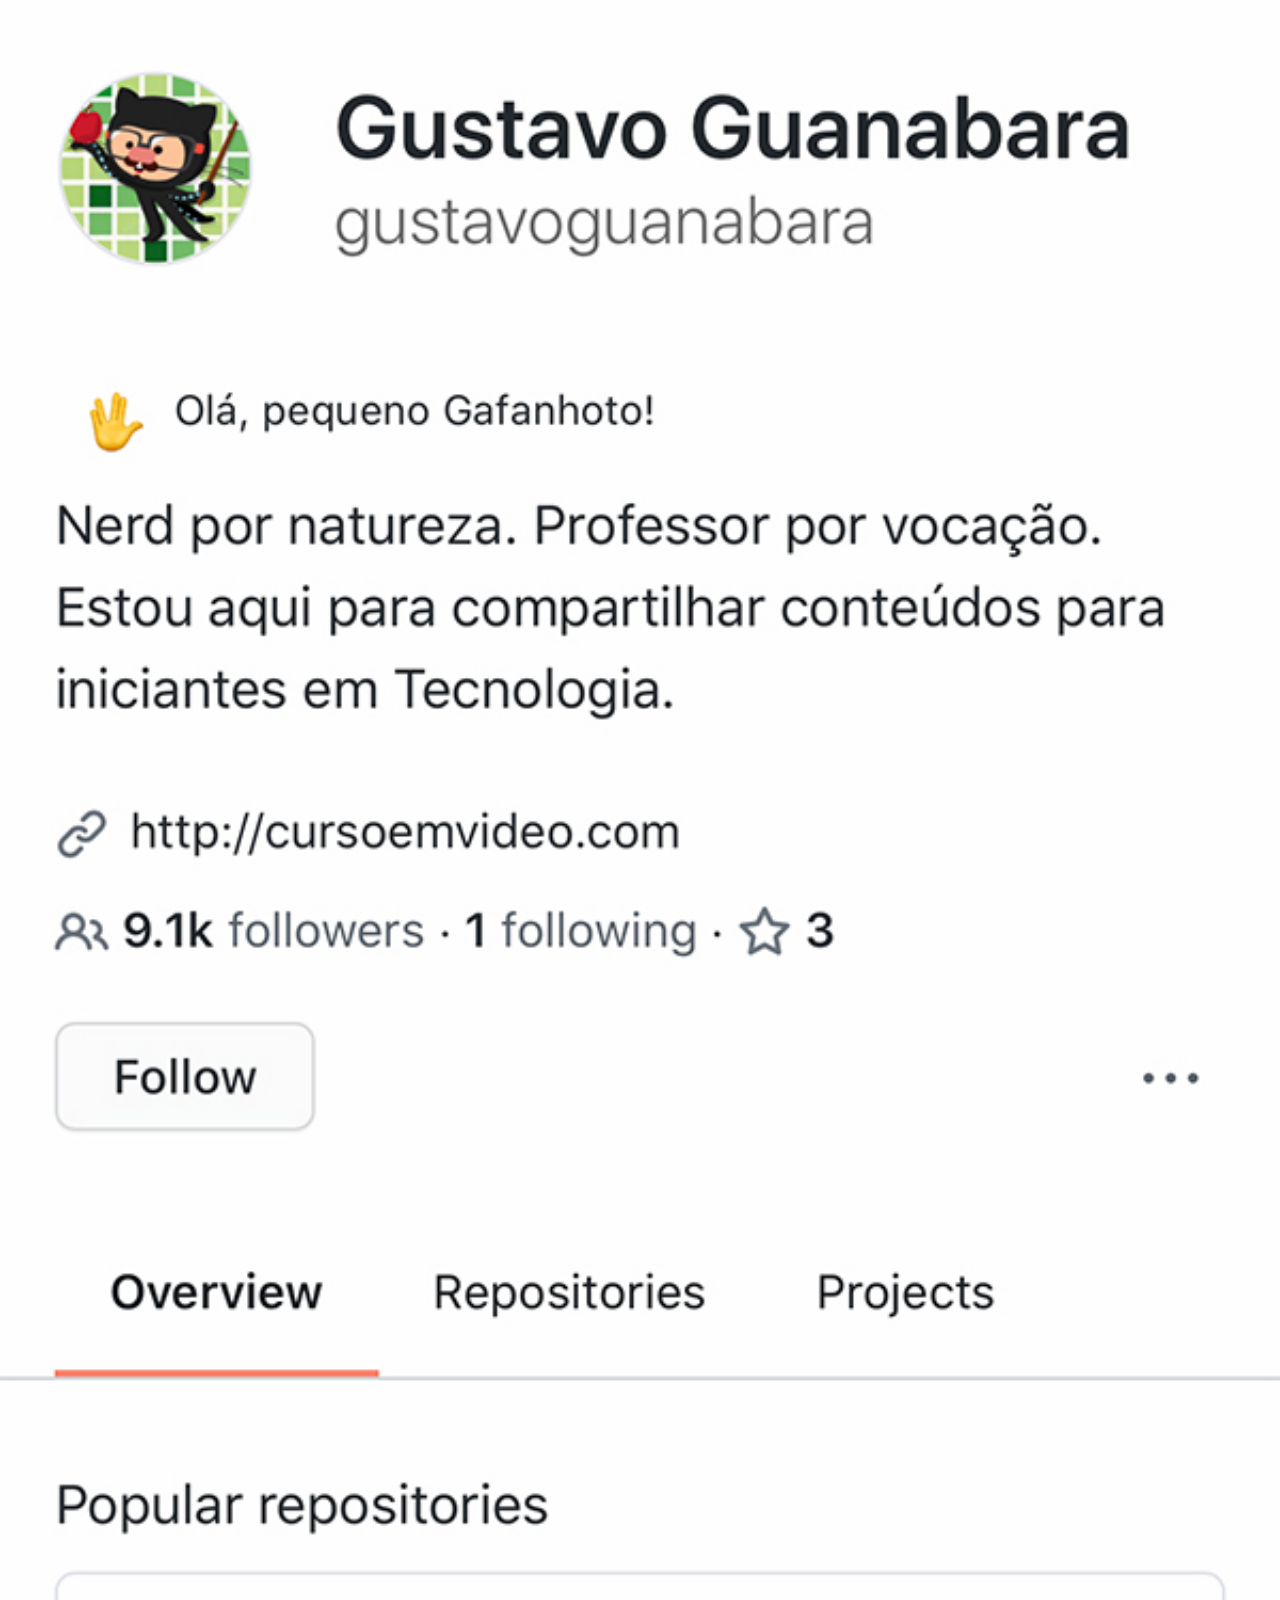
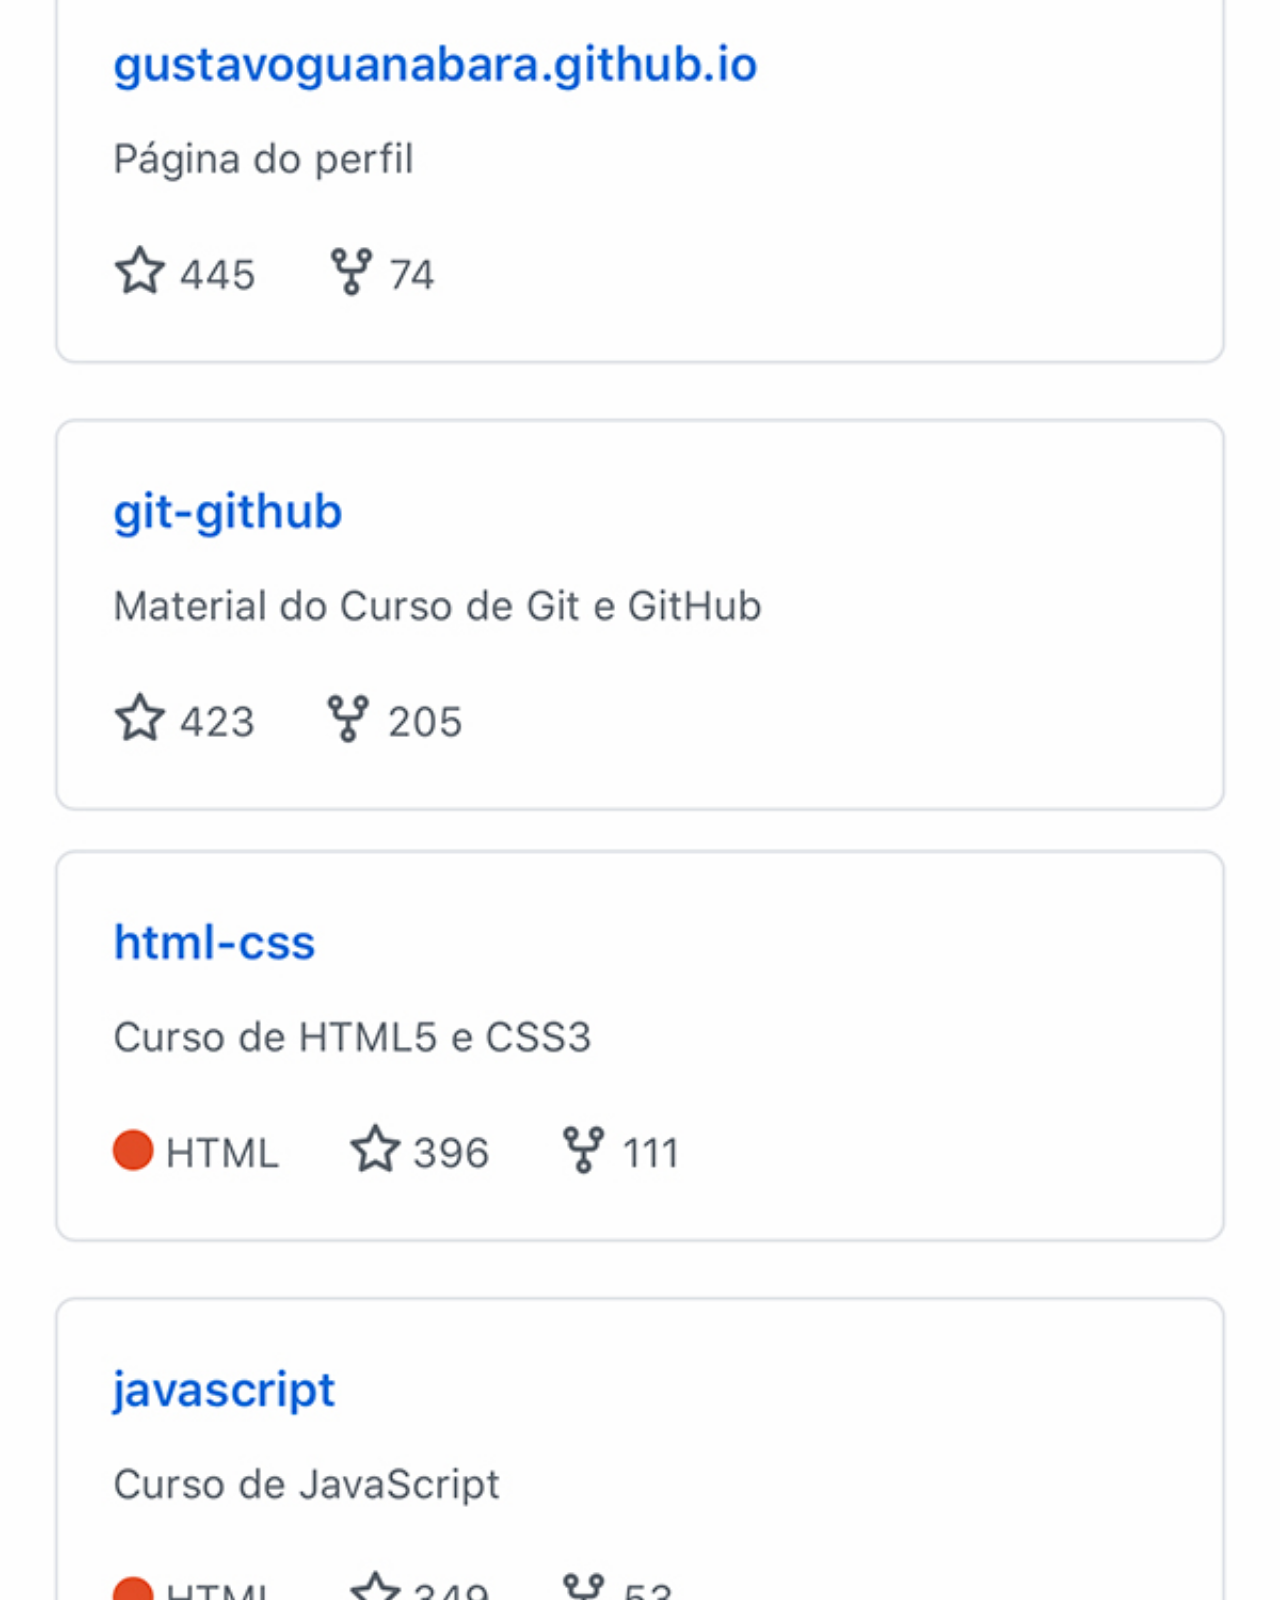
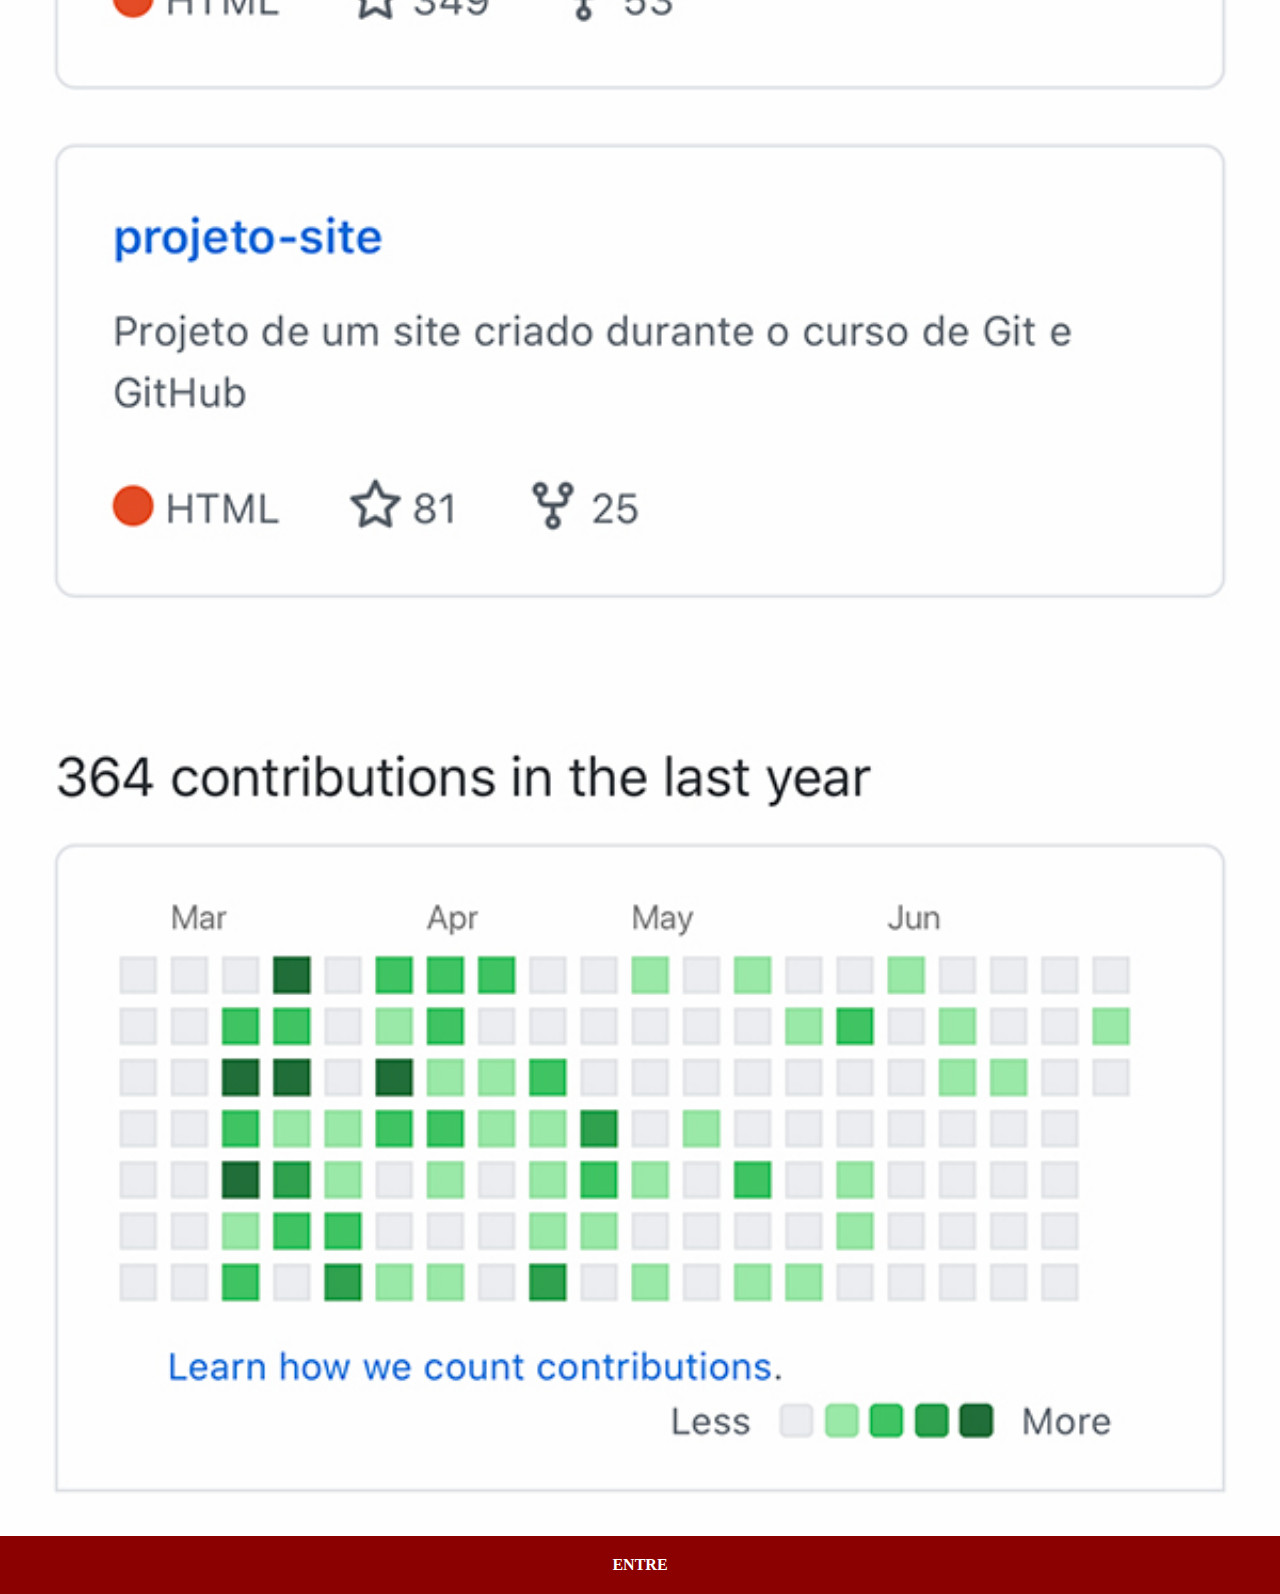
==== github.html @ e109d1ec "update" ====
<!DOCTYPE html>
<html lang="pt-pt">
<head>
    <meta charset="UTF-8">
    <meta http-equiv="X-UA-Compatible" content="IE=edge">
    <meta name="viewport" content="width=device-width, initial-scale=1.0">
    <title>GitHub</title>
    <link rel="stylesheet" href="style/social.css">
</head>
<body>
    <img src="imagens/tela-github.jpg" alt="GitHub">
    <a href="https://github.com/gustavoguanabara" target="_blank">ENTRE</a>
</body>
</html>
---- style/social.css ----
@charset "UTF-8";

* {
    margin: 0px;
    padding: 0px;
}

::-webkit-scrollbar {  
    width: 0px;
    height: 0px;
}
img {
    width: 100vw;
    
}

a {
    display: block;
    background-color: darkred;
    color: white;
    padding: 20px;
    text-align: center;
    font-weight: bolder;
    text-decoration: none;
}

a:hover {
    background-color: red;
}
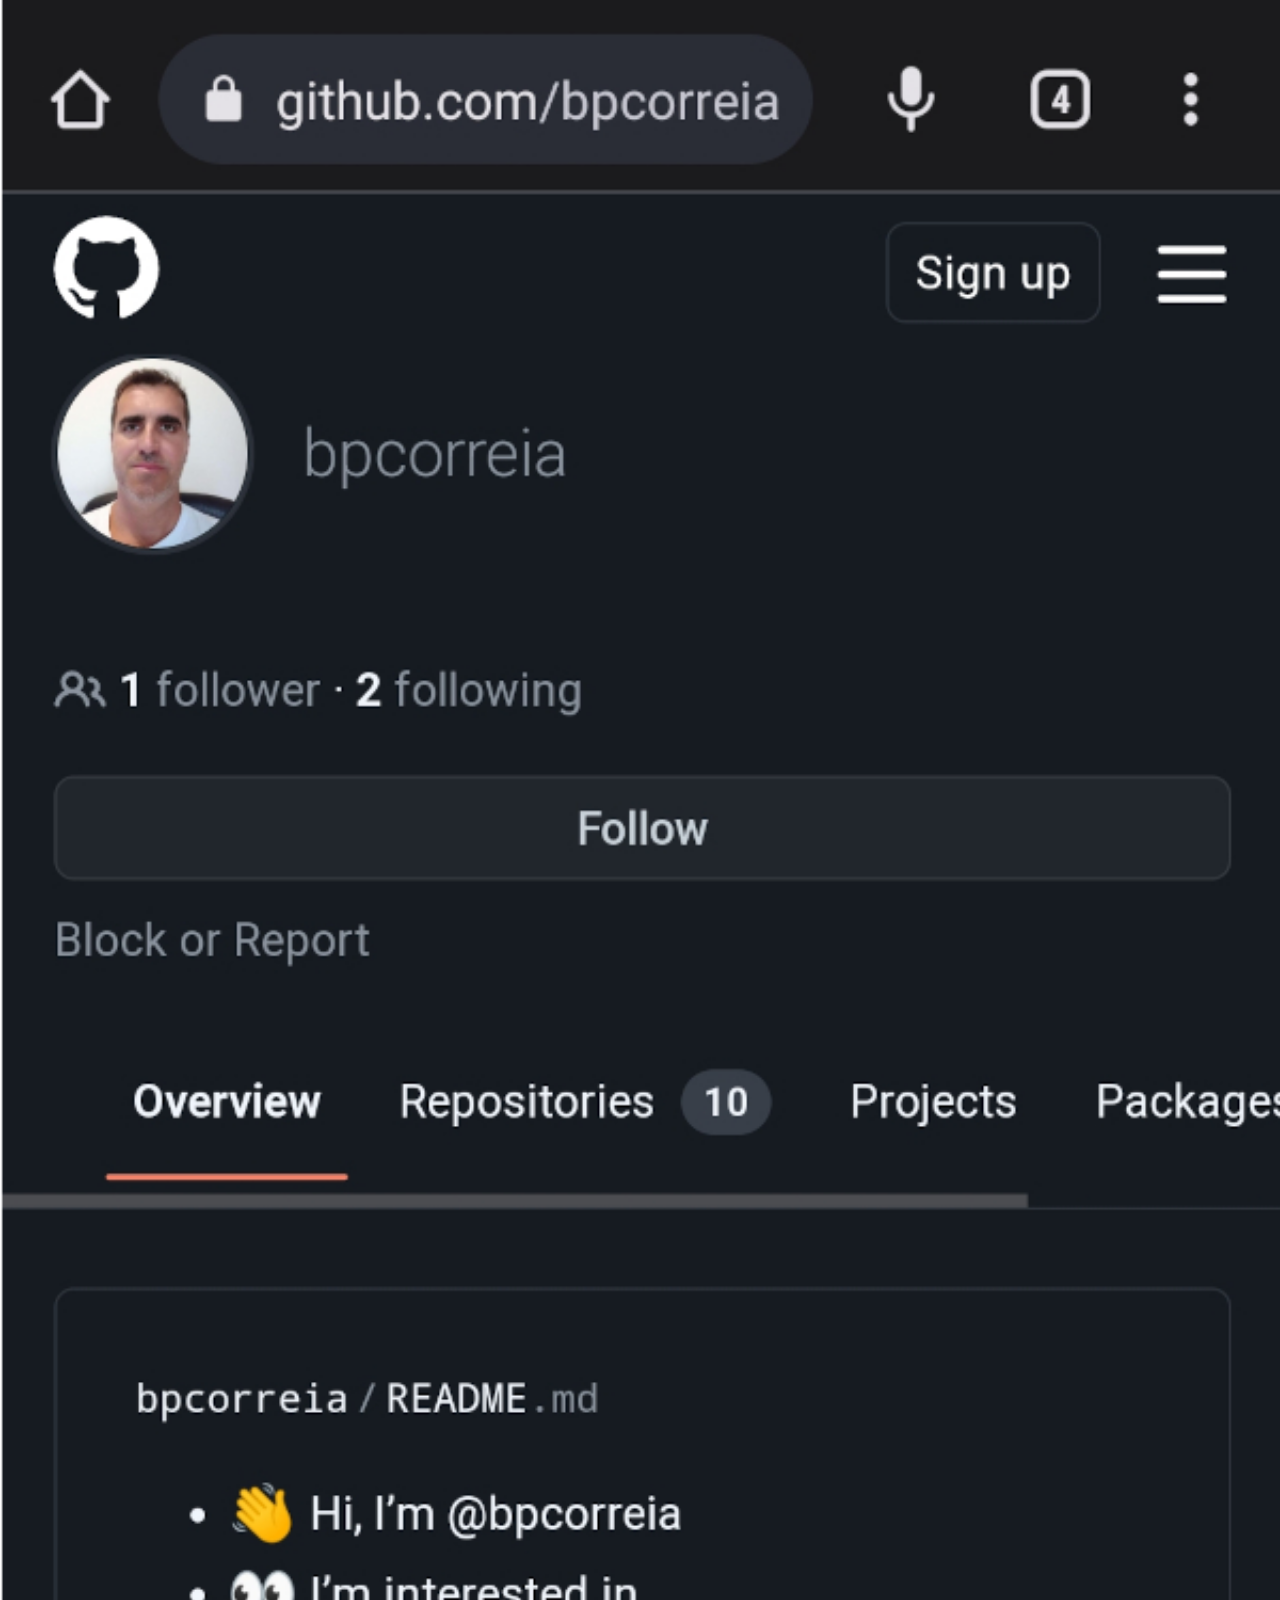
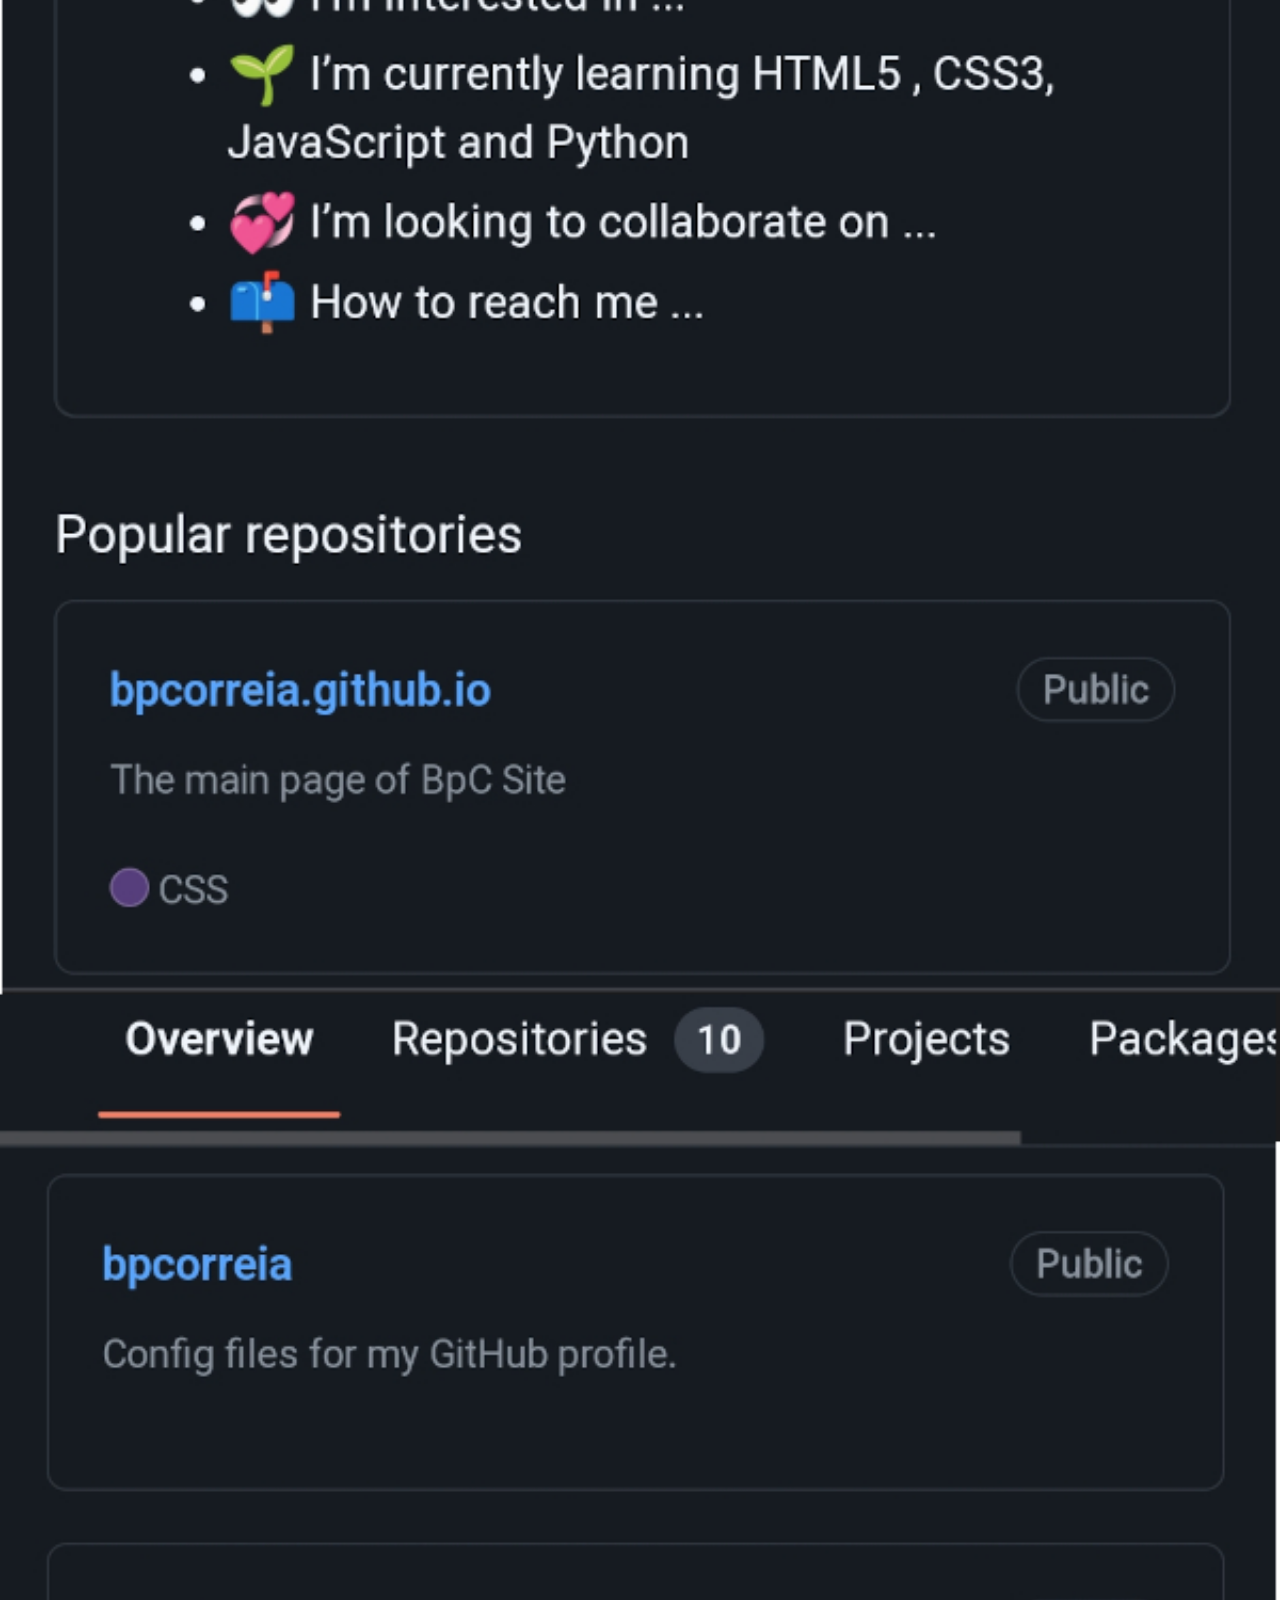
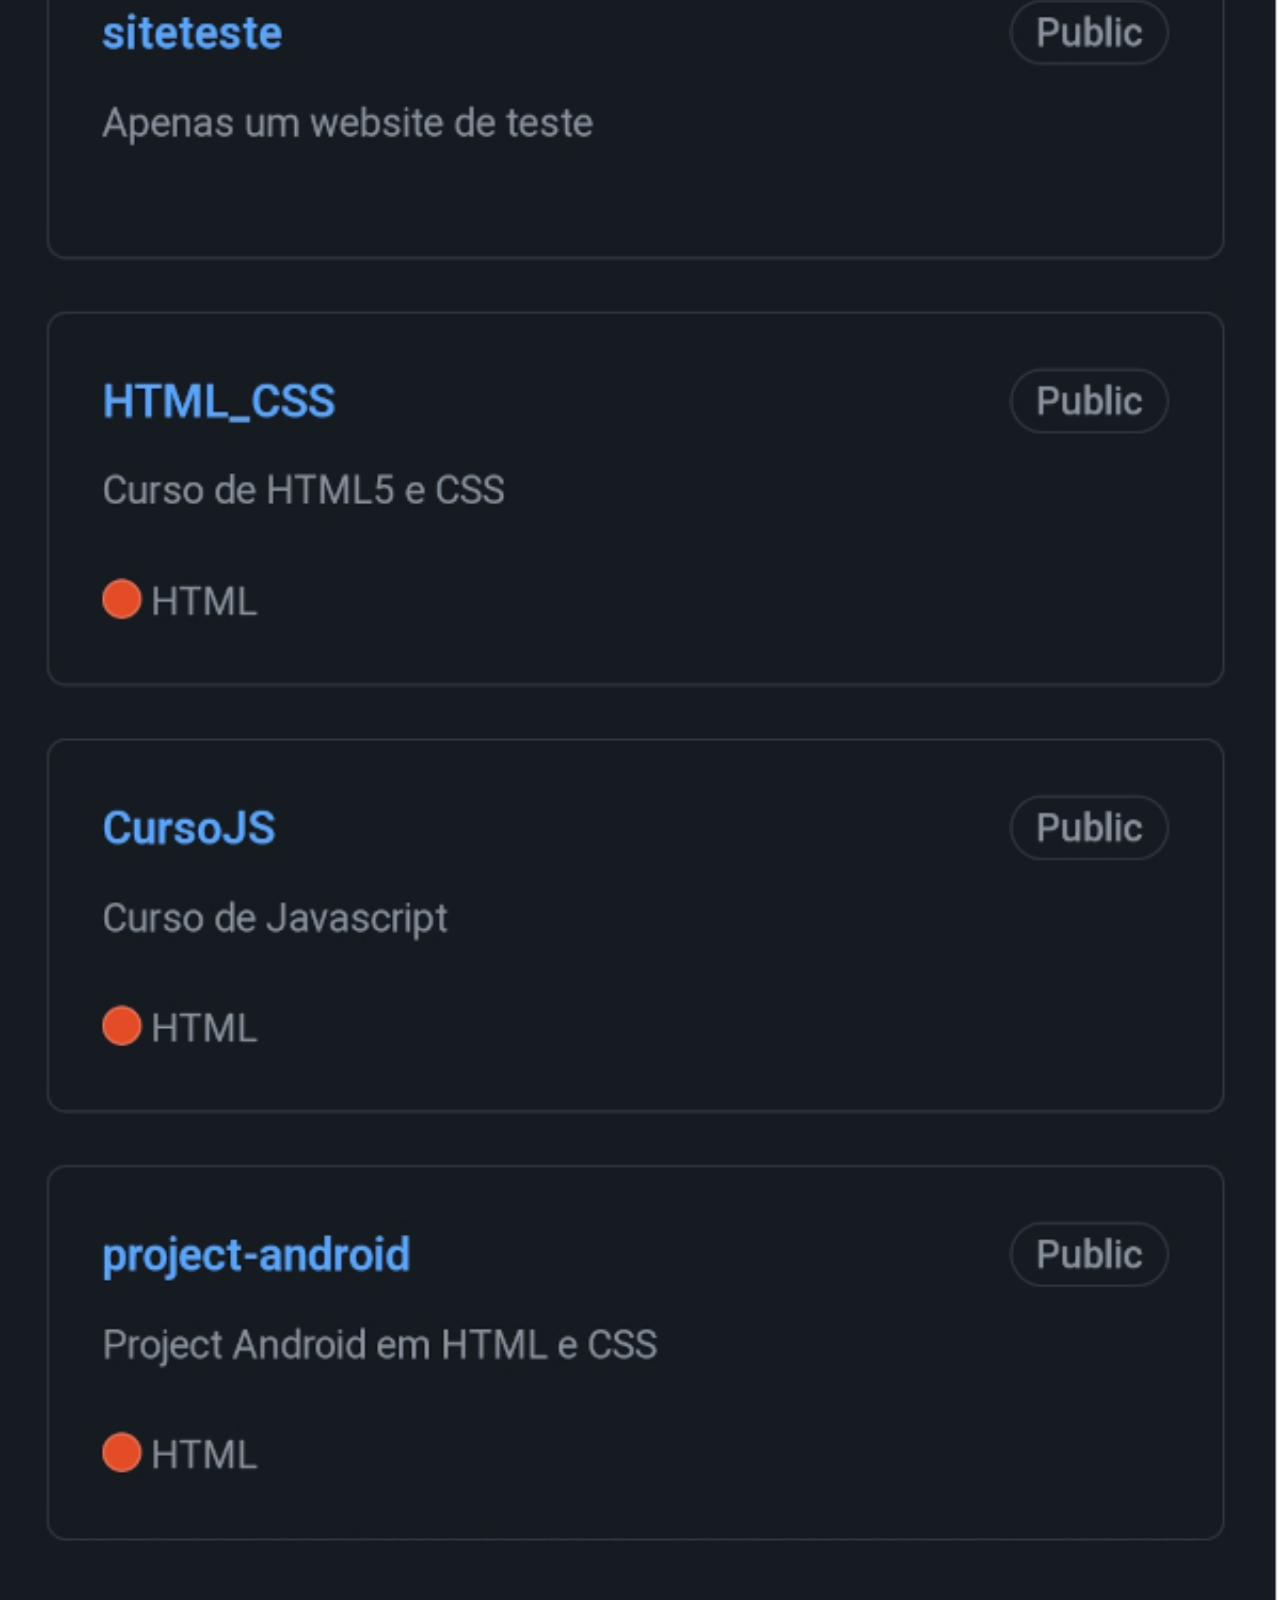
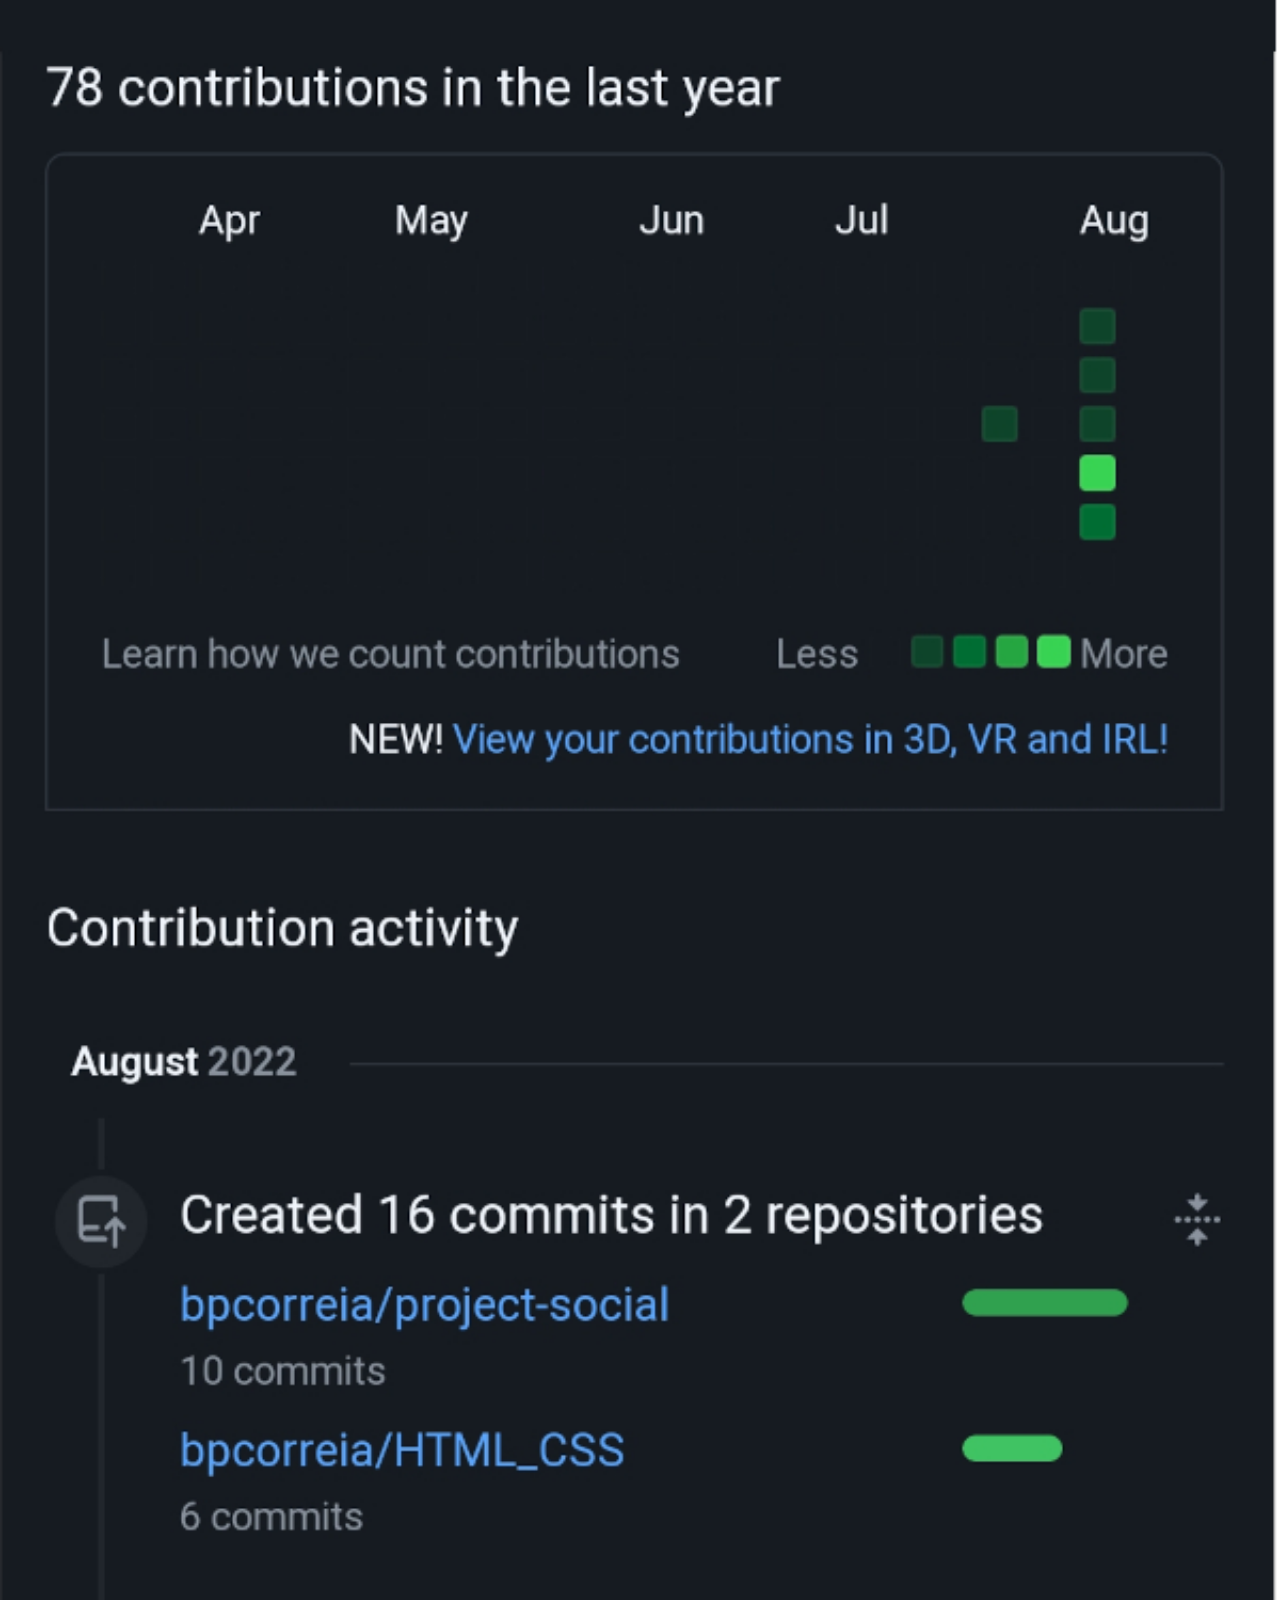
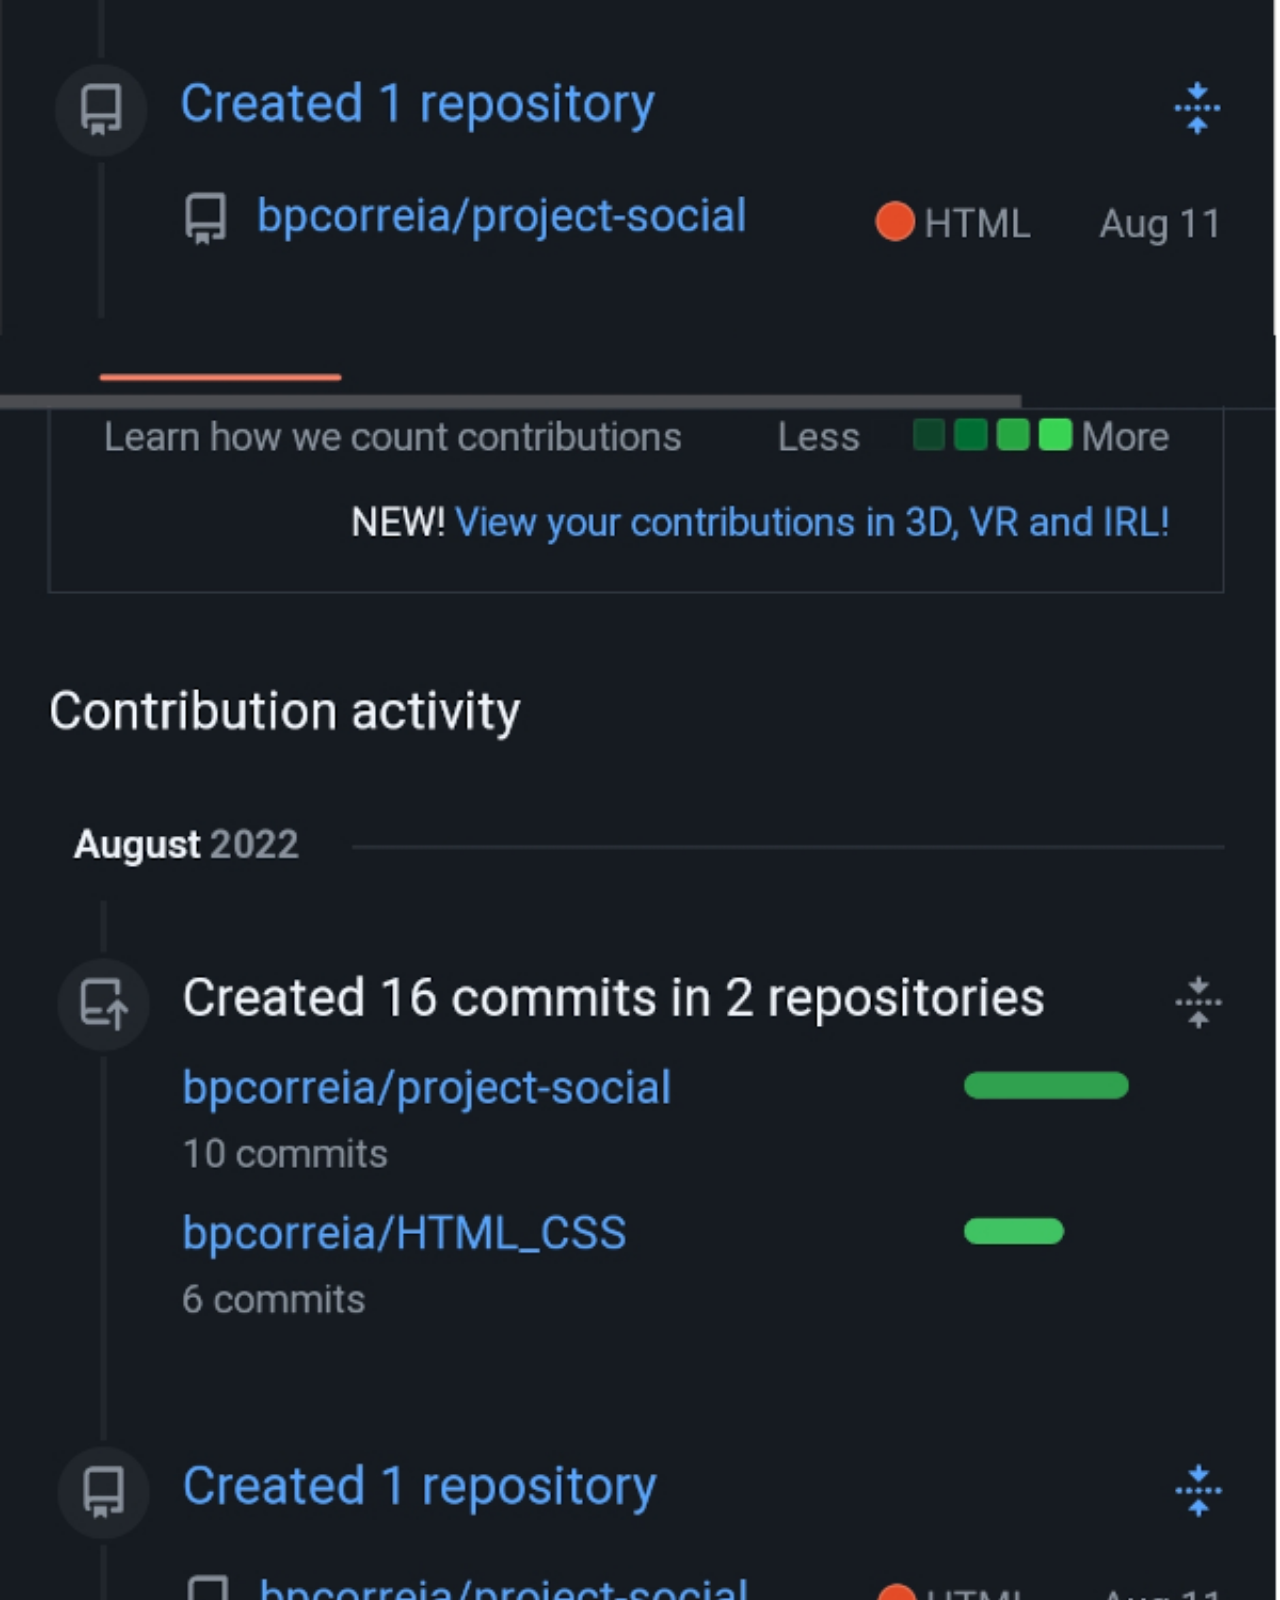
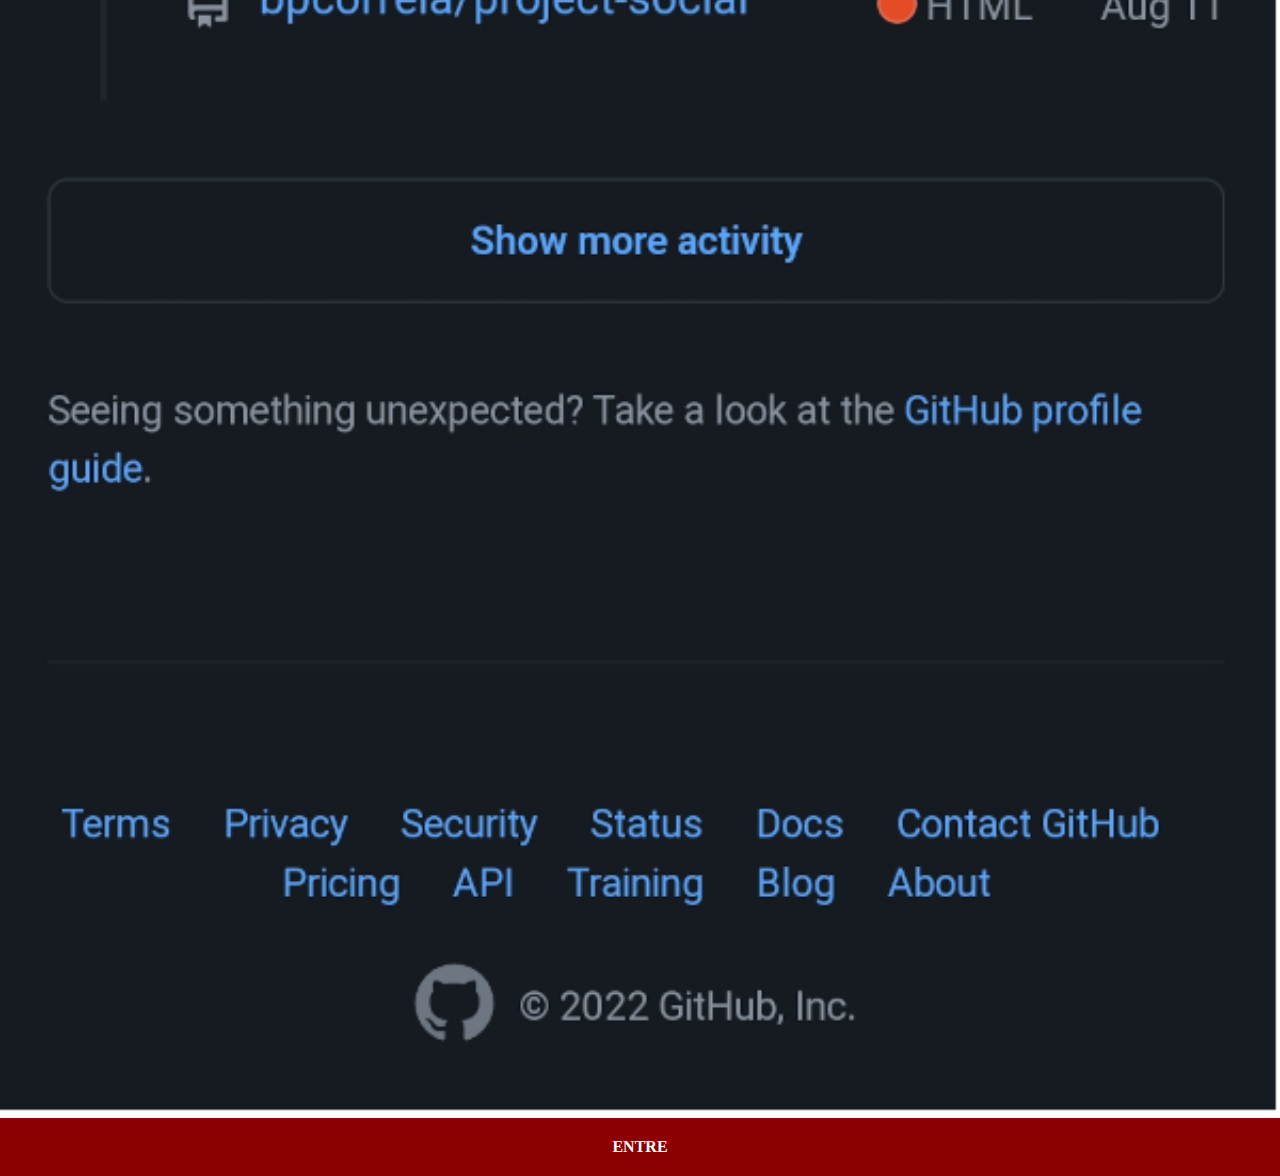
==== commit 14ef5a92: "update" ====
--- a/github.html
+++ b/github.html
@@ -8,7 +8,7 @@
     <link rel="stylesheet" href="style/social.css">
 </head>
 <body>
-    <img src="imagens/tela-github.jpg" alt="GitHub">
-    <a href="https://github.com/gustavoguanabara" target="_blank">ENTRE</a>
+    <img src="imagens/tela_githubBC.jpg" alt="GitHub">
+    <a href="https://github.com/bpcorreia" target="_blank">ENTRE</a>
 </body>
 </html>